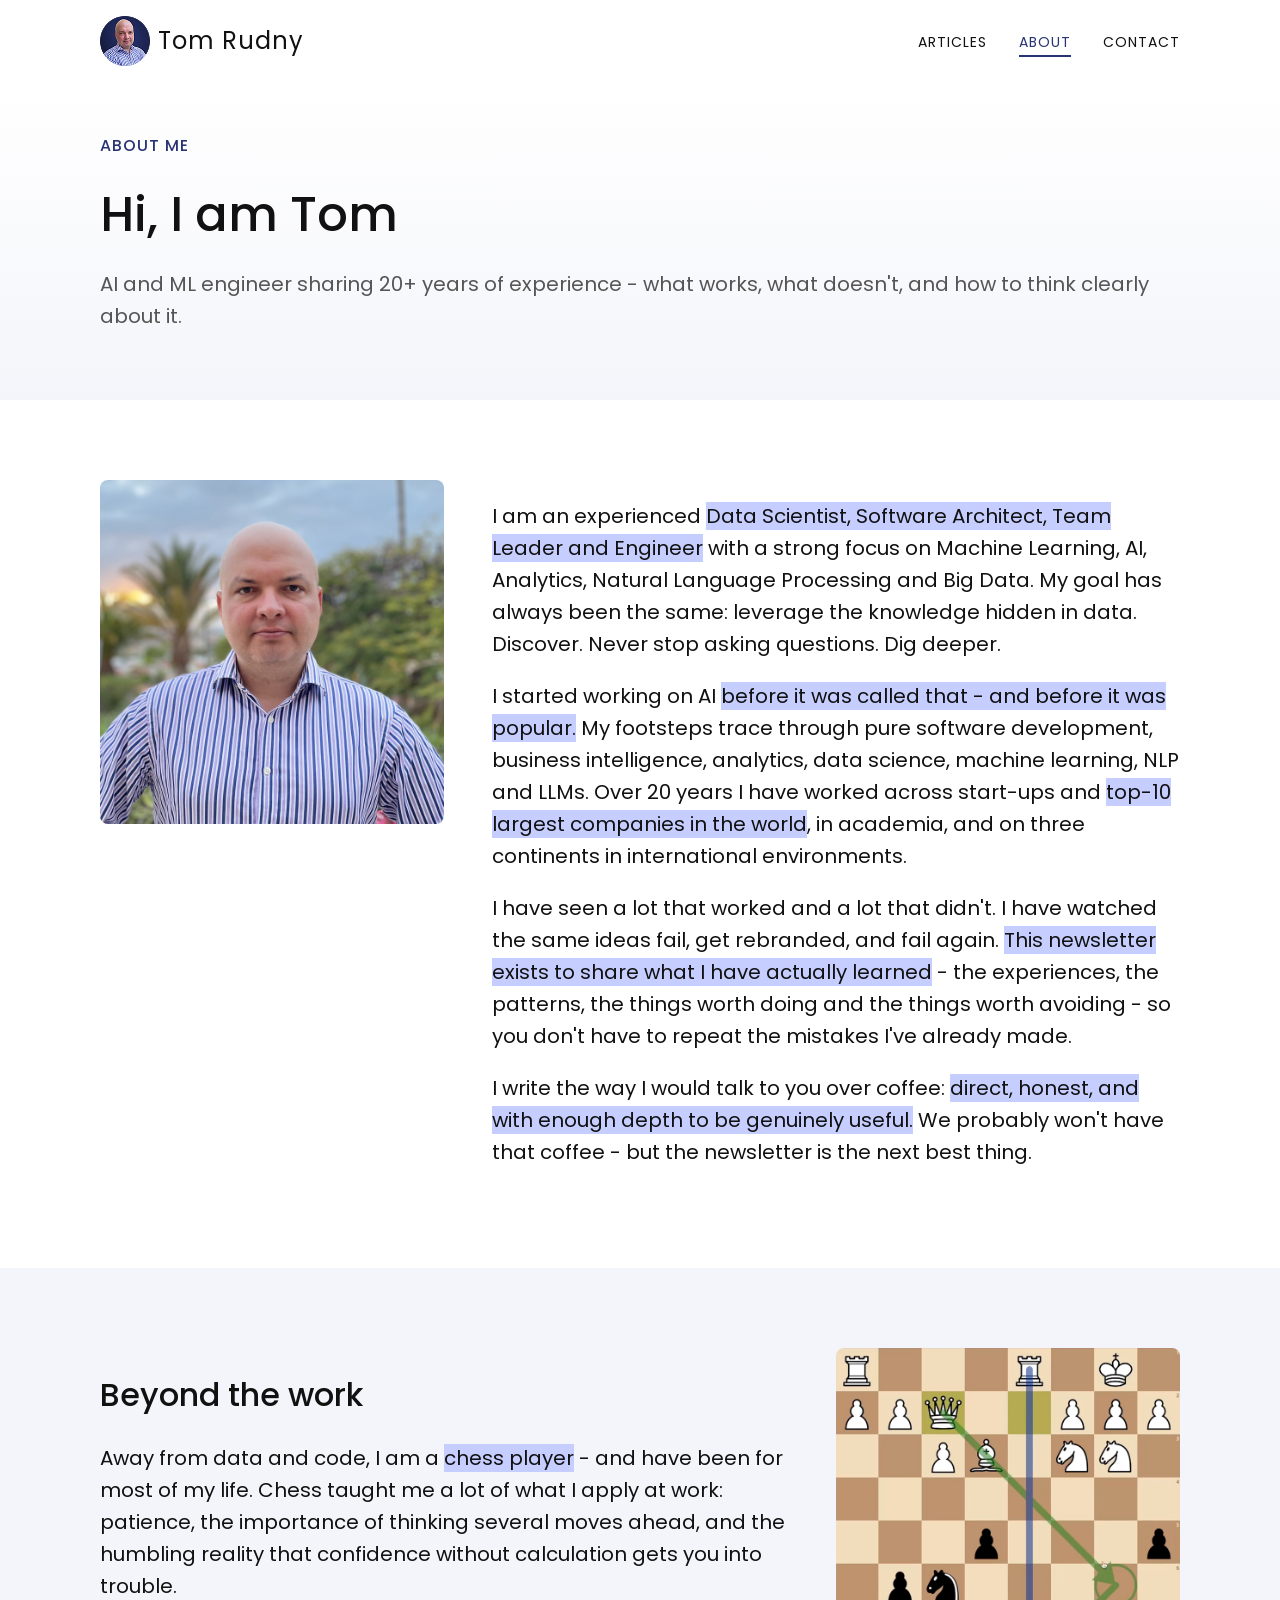
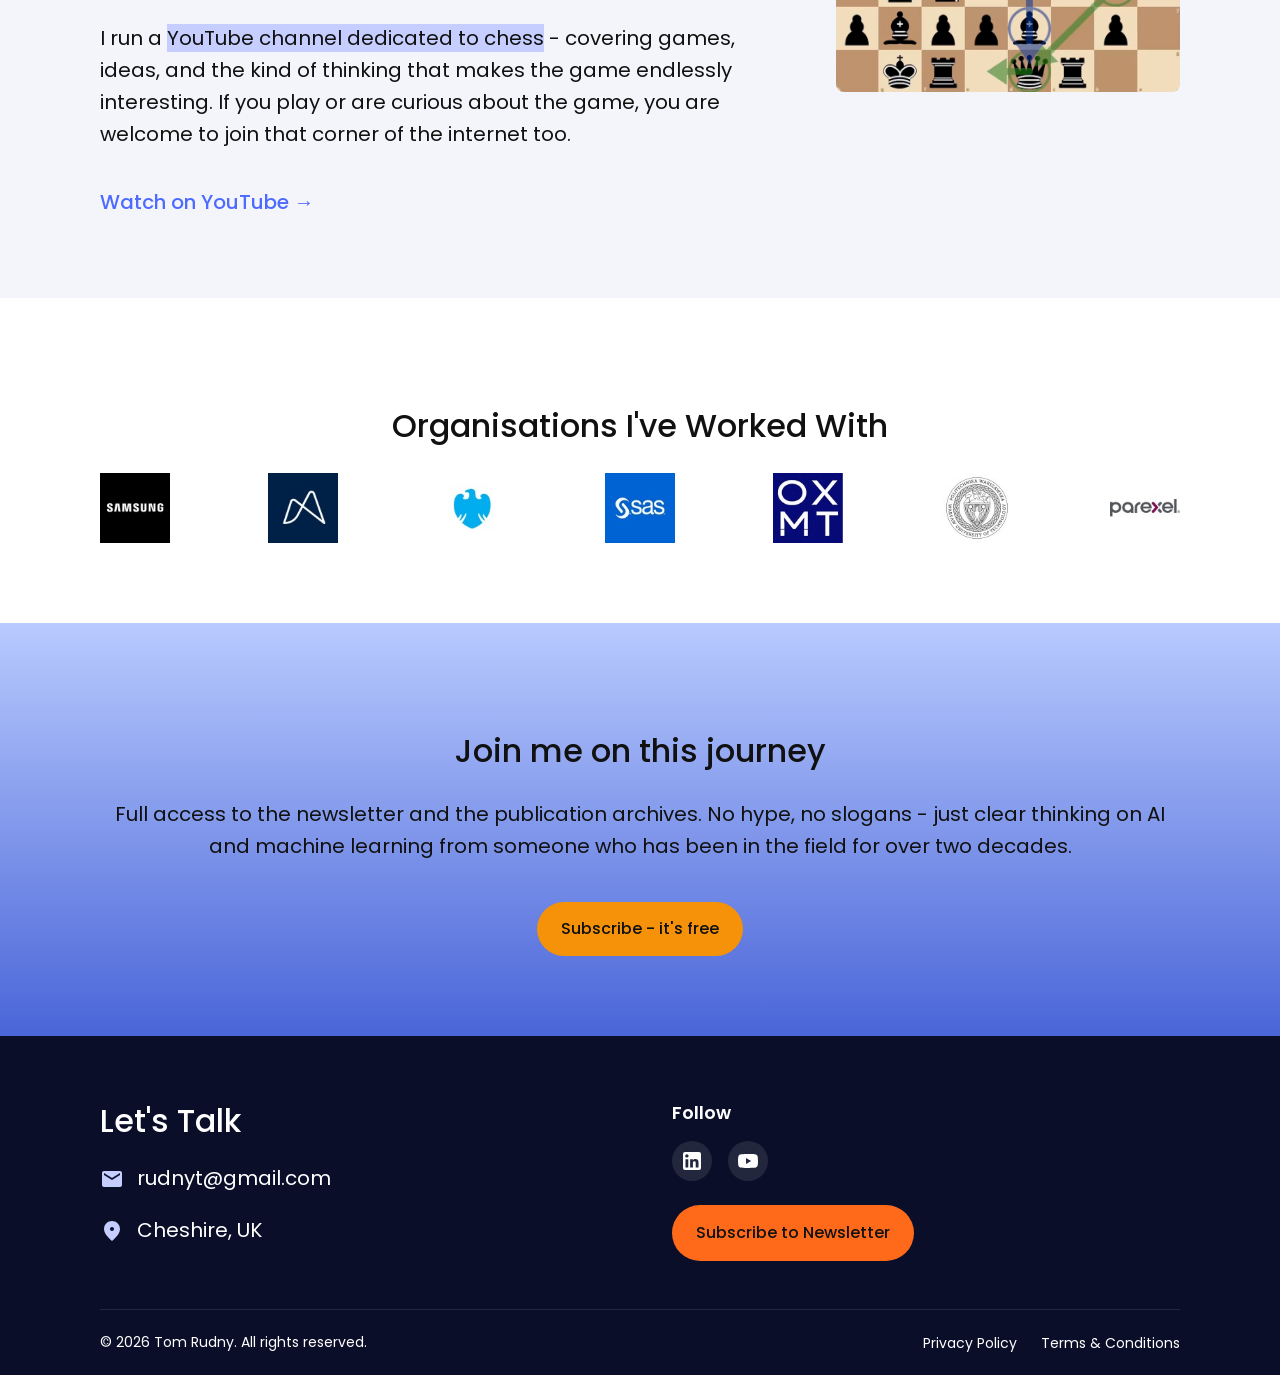
==== about.html @ 51d3e158 "proper website" ====
<!DOCTYPE html>
<html lang="en">
<head>
  <meta charset="UTF-8" />
  <meta name="viewport" content="width=device-width, initial-scale=1.0" />
  <title>About - Tom</title>
  <link rel="stylesheet" href="styles.css" />
  <link rel="icon" type="image/png" href="img/krlogo.svg">
  <link href="https://fonts.googleapis.com/css2?family=Playfair+Display:wght@600;700&family=Poppins:wght@400;500;600;700&display=swap" rel="stylesheet" />
</head>

<body data-active-page="about">
  
  <!-- Navigation Placeholder -->
  <div id="nav-placeholder"></div>

  <main>
    <!-- Hero Section -->
    <section class="section hero bg-light-gradient">
      <div class="container">
        <p class="case-tag">ABOUT ME</p>
        <h1 class="hero-title">Hi, I am Tom</h1>
        <p class="hero-sub">AI and ML engineer sharing 20+ years of experience - what works, what doesn't, and how to think clearly about it.</p>
      </div>
    </section>

    <!-- About Content -->
    <section class="section">
      <div class="container brand-story">
        <div class="two-col wide">
          <div class="col col-narrow">
            <img src="img/tir.jpg" alt="Tom" />
          </div>
          <div class="col col-wide">
            <p>I am an experienced <span class="b">Data Scientist, Software Architect, Team Leader and Engineer</span> with a strong focus on Machine Learning, AI, Analytics, Natural Language Processing and Big Data. My goal has always been the same: leverage the knowledge hidden in data. Discover. Never stop asking questions. Dig deeper.</p>
            <p>I started working on AI <span class="b">before it was called that - and before it was popular.</span> My footsteps trace through pure software development, business intelligence, analytics, data science, machine learning, NLP and LLMs. Over 20 years I have worked across start-ups and <span class="b">top-10 largest companies in the world</span>, in academia, and on three continents in international environments.</p>
            <p>I have seen a lot that worked and a lot that didn't. I have watched the same ideas fail, get rebranded, and fail again. <span class="b">This newsletter exists to share what I have actually learned</span> - the experiences, the patterns, the things worth doing and the things worth avoiding - so you don't have to repeat the mistakes I've already made.</p>
            <p>I write the way I would talk to you over coffee: <span class="b">direct, honest, and with enough depth to be genuinely useful.</span> We probably won't have that coffee - but the newsletter is the next best thing.</p>
          </div>
        </div>
      </div>
    </section>

    <!-- Beyond the Work -->
    <section class="section bg-light">
      <div class="container brand-story">
        <div class="two-col wide">
          <div class="col col-wide">
            <h2>Beyond the work</h2>
            <p>Away from data and code, I am a <span class="b">chess player</span> - and have been for most of my life. Chess taught me a lot of what I apply at work: patience, the importance of thinking several moves ahead, and the humbling reality that confidence without calculation gets you into trouble.</p>
            <p>I run a <span class="b">YouTube channel dedicated to chess</span> - covering games, ideas, and the kind of thinking that makes the game endlessly interesting. If you play or are curious about the game, you are welcome to join that corner of the internet too.</p>
            <a href="https://www.youtube.com/@tom-rudny-chess" class="text-link" target="_blank" rel="noopener noreferrer">Watch on YouTube →</a>
          </div>
          <div class="col col-narrow">
            <img src="img/chess.jpg" alt="Tom" />
          </div>
        </div>
      </div>
    </section>

    <!-- Client Logos -->
    <section class="section">
      <div class="container centre">
        <h2>Organisations I've Worked With</h2>
      </div>
      <div class="container logo-row">
        <img src="img/samsung_electronics_logo.jpeg" alt="samsung_electronics_logo" />
        <img src="img/mind_foundry_logo.jpeg" alt="mind_foundry_logo.jpeg" />
        <img src="img/barclays_corporate_and_investment_bank_logo.jpeg" alt="barclays_corporate_and_investment_bank_logo" />
        <img src="img/sas_logo.jpeg" alt="sas_logo" />
        <img src="img/ox_mountain_logo.jpeg" alt="ox_mountain_logo" />
        <img src="img/warsaw_university_of_technology_logo.jpeg" alt="warsaw_university_of_technology_logo" />
        <img src="img/parexel_logo.jpeg" alt="parexel_logo" />
      </div>
    </section>

    <!-- CTA -->
    <section class="section bg-vivid-gradient">
      <div class="container centre">
        <h2>Join me on this journey</h2>
        <p>Full access to the newsletter and the publication archives. No hype, no slogans - just clear thinking on AI and machine learning from someone who has been in the field for over two decades.</p>
        <a href="https://tomrudny.substack.com/subscribe" class="cta-primary" target="_blank" rel="noopener noreferrer">Subscribe - it's free</a>
      </div>
    </section>

  </main>

  <!-- Footer Placeholder -->
  <div id="footer-placeholder"></div>

  <!-- Load shared components script -->
  <script src="shared-components.js"></script>

  <script> 
    function toggleMenu() {
      document.querySelector("nav ul").classList.toggle("active");
    }
  </script>

</body>
</html>
---- styles.css ----
/* ============================================
   CSS VARIABLES
   ============================================ */

:root {
  /* Brand Colors */
  --color-brand-primary: #293474;
  --color-brand-primary-hover: #3D52B8;
  --color-brand-focus: #4D6BFF;
  --color-brand-light: #C5CEFF;

  /* Text & Neutrals */
  --color-text-primary: #111111;
  --color-text-secondary: #555555;
  --color-bg-primary: #FFFFFF;
  --color-bg-alt: #F4F5FA;
  --color-border: #DDE1F0;

  /* Interactive States */
  --color-link: #4D6BFF;
  --color-link-hover: #293474;

  /* Typography - Font Families */
  --font-sans: 'Poppins', sans-serif;

  /* Typography - Font Sizes (Desktop) */
  --fs-h1: 48px;
  --fs-h2: 32px;
  --fs-h3: 24px;
  --fs-body: 20px;
  --fs-medium: 16px;
  --fs-small: 14px;
  --fs-cta: 16px;

  /* Typography - Font Sizes (Mobile) */
  --fs-h1-mobile: 32px;
  --fs-h2-mobile: 24px;
  --fs-h3-mobile: 20px;
  --fs-body-mobile: 15px;
  --fs-small-mobile: 13px;
  --fs-cta-mobile: 15px;
}

/* ============================================
   BASE STYLES
   ============================================ */

body {
  font-family: var(--font-sans);
  font-size: var(--fs-body);
  line-height: 160%;
  font-weight: 400;
  color: var(--color-text-primary);
  background: var(--color-bg-primary);
  margin: 0;
}

html {
  scroll-behavior: smooth;
}

a {
  text-decoration: none;
  color: inherit;
}

/* ============================================
   TYPOGRAPHY
   ============================================ */

h1, .h1 {
  font-family: var(--font-sans);
  font-size: var(--fs-h1);
  line-height: 120%;
  letter-spacing: -0.5%;
  font-weight: 500;
  margin-block-start: 0.5em;
  margin-block-end: 0.5em;
}

h2, .h2 {
  font-family: var(--font-sans);
  font-size: var(--fs-h2);
  line-height: 130%;
  font-weight: 500;
}

h3, .h3 {
  font-family: var(--font-sans);
  font-size: var(--fs-h3);
  line-height: 140%;
  font-weight: 400;
}

h4 {
  font-family: var(--font-sans);
  font-weight: 500;
}

.case-tag {
  text-transform: uppercase;
  font-size: var(--fs-medium);
  font-weight: 500;
  color: var(--color-brand-primary);
  letter-spacing: 1px;
  margin: 0;
}

#homepage .hero{
  padding: 0;
  background: #293474;
  color: var(--color-bg-primary);
}

#homepage .hero .case-tag {
  color: var(--color-bg-primary);
}

#homepage .hero section {
  padding: 48px 0 56px;
}

#homepage nav ul li{
  color: var(--color-bg-primary);
}

.hero-title {
  font-size: 3rem;
}

.hero-sub {
  font-size: 1.25rem;
  color: var(--color-text-secondary);
}

.small {
  font-family: var(--font-sans);
  font-size: var(--fs-small);
  line-height: 150%;
  font-weight: 400;
}

.quote {
  font-size: 20px;
  line-height: 140%;
  font-style: italic;
  font-weight: 400;
  padding-left: 10px;
  border-left: 2px solid #4D6BFF;
}

.quote span {
  font-size: var(--fs-small);
  font-weight: 600;
  font-style: normal;
}

.txt-secondary {
  color: var(--color-text-secondary);
}

.text-highlight{
  color: var(--color-brand-primary);
}

.b {
  background-color: var(--color-brand-light);
}

/* ============================================
   NAVIGATION
   ============================================ */

nav {
  display: flex;
  justify-content: space-between;
  align-items: center;
}

nav .logo {
  padding: 16px 0;
  font-weight: 400;
  font-size: var(--fs-h3);
  display: flex;
  flex-direction: row;
  align-items: center;
  gap: 8px;
  margin: 0;
  text-transform: none;
}

nav ul {
  list-style: none;
  display: flex;
  align-items: center;
  gap: 32px;
  margin: 0;
}

nav ul li {
  position: relative;
  min-width: 45px;
  text-align: center;
  color: var(--color-text-primary);
}

nav a {
  font-size: 14px;
  text-transform: uppercase;
  letter-spacing: 1px;
}

nav a.active-page {
  color: var(--color-brand-primary);
  position: relative;
}

nav a.active-page::after {
  content: '';
  position: absolute;
  bottom: -5px;
  left: 0;
  right: 0;
  height: 2px;
  background: var(--color-brand-primary);
}

.burger-menu {
  display: none;
  cursor: pointer;
  flex-direction: column;
}

.burger-menu div {
  width: 30px;
  height: 3px;
  background-color: var(--color-brand-primary);
  margin: 3px;
}

nav {
  position: relative;
  z-index: 10;
}

.burger-menu {
  position: relative;
  z-index: 11;
}

@media (max-width: 1024px) {
  nav ul {
    z-index: 12;
  }
}


/* ============================================
   LAYOUT & CONTAINERS
   ============================================ */

.container {
  width: 90%;
  max-width: 1080px;
  margin: 0 auto;
}

.narrow {
  max-width: 700px;
  margin: 0 auto;
}

.section {
  padding: 80px 0;
}

.container-1col {
  display: block;
  grid-template-columns: 1fr;
}

.container-2col {
  display: grid;
  grid-template-columns: 1fr 1fr;
  gap: 48px;
  align-items: flex-start;
}

.container-3col {
  display: grid;
  grid-template-columns: repeat(3, 1fr);
  gap: 32px;
}

.two-col {
  display: flex;
  flex-wrap: wrap;
  gap: 48px;
}

.col {
  flex: 1 1 45%;
}

.col-wide {
  flex: 2 1 60%;
}

.col-narrow {
  flex: 1 1 30%;
}

.col img {
  width: 100%;
  height: auto;
  border-radius: 8px;
}

.subsection {
  margin: 48px 0 0;
}

/* ============================================
   HERO SECTION
   ============================================ */

.hero {
  position: relative;
  overflow: hidden;
  isolation: isolate;
  background: linear-gradient(-40deg, #984dff -10%, #4D6BFF 15%, #C5CEFF 45%, #FFFFFF 70%, #4D6BFF 100%);
  padding: 48px 0;
}

.hero header,
.hero main {
  position: relative;
  z-index: 2;
}

.hero header {
  z-index: 5;
}

.hero-img img {
  width: 100%;
  height: auto;
  margin-top: 32px;
}

/* Hero with Newsletter Layout */
.hero-with-newsletter {
  display: grid;
  grid-template-columns: 1fr 380px;
  gap: 64px;
  align-items: start;
}

.hero-content {
  padding-top: 16px;
}

.newsletter-box {
  background: white;
  padding: 32px;
  border-radius: 16px;
  box-shadow: 0 4px 20px rgba(0, 0, 0, 0.08);
}

.newsletter-box h3 {
  font-size: 22px;
  margin: 0 0 8px 0;
  font-weight: 600;
}

.newsletter-box p {
  font-size: 15px;
  color: var(--color-text-secondary);
  margin: 0 0 24px 0;
  line-height: 1.5;
}

/* Hero Newsletter Form */
.hero-newsletter-form {
  margin-top: 32px;
  max-width: 500px;
}

.newsletter-input-group {
  display: flex;
  gap: 8px;
  margin-bottom: 12px;
}

.newsletter-input-group input[type="email"] {
  flex: 1;
  padding: 14px 20px;
  border: 2px solid var(--color-border);
  border-radius: 30px;
  font-size: 16px;
  font-family: var(--font-sans);
  transition: border-color 0.2s ease;
}

.newsletter-input-group input[type="email"]:focus {
  outline: none;
  border-color: var(--color-brand-primary);
}

.newsletter-input-group .subscribe-btn {
  padding: 14px 32px;
  background: var(--color-text-primary);
  color: var(--color-brand-light);
  border: none;
  border-radius: 30px;
  font-size: 16px;
  font-weight: 500;
  font-family: var(--font-sans);
  cursor: pointer;
  transition: all 0.2s ease;
  white-space: nowrap;
}

.newsletter-input-group .subscribe-btn:hover {
  background: var(--color-brand-primary-hover);
  color: var(--color-text-primary);
}

.newsletter-disclaimer {
  font-size: 13px;
  color: var(--color-text-secondary);
  line-height: 1.5;
  margin: 0;
}

.newsletter-disclaimer a {
  color: var(--color-link);
  text-decoration: underline;
}

/* Hero Newsletter Embed */
.hero-newsletter-embed {
  margin-top: 32px;
  max-width: 500px;
}

.hero-newsletter-embed iframe {
  width: 100%;
  min-height: 150px;
}

/* ============================================
   CONTACT FORM
   ============================================ */

/* Form group and labels */
.form-group {
  margin-bottom: 8px;
}

.form-group label {
  display: block;
  font-weight: 500;
  margin-bottom: 8px;
  color: var(--color-text-primary);
}

.required {
  color: var(--color-brand-primary);
}

/* Form inputs and textarea */
.form-group input[type="text"],
.form-group input[type="email"],
.form-group textarea {
  width: 100%;
  padding: 12px 16px;
  border: 2px solid var(--color-border);
  border-radius: 8px;
  font-size: 16px;
  font-family: var(--font-sans);
  transition: border-color 0.2s ease;
  box-sizing: border-box;
  background: var(--color-bg-alt);
}

/* Focus states */
.form-group input[type="text"]:focus,
.form-group input[type="email"]:focus,
.form-group textarea:focus {
  outline: none;
  border-color: var(--color-brand-primary);
}

/* Error states - consolidated (removed duplicate) */
.form-group input.error,
.form-group textarea.error,
input.error,
textarea.error {
  border-color: #D32F2F !important;
}

/* Error messages - consolidated (removed duplicate) */
.error-message {
  display: block;
  color: #D32F2F;
  font-size: 14px;
  margin-top: 4px;
  min-height: 20px;
}

/* Form status messages */
.form-status {
  padding: 1rem;
  margin-top: 1rem;
  margin-bottom: 1rem;
  border-radius: 8px;
  display: none;
  font-size: 16px;
}

.form-status.success {
  background-color: #d4edda;
  border: 1px solid #c3e6cb;
  color: #155724;
  display: block;
}

.form-status.error {
  background-color: #f8d7da;
  border: 1px solid #f5c6cb;
  color: #721c24;
  display: block;
}

.form-status.loading {
  background-color: #d1ecf1;
  border: 1px solid #bee5eb;
  color: #0c5460;
  display: block;
}

/* Submit button */
#submitBtn {
  margin-top: 8px;
  cursor: pointer;
  border: none;
}

button:disabled,
.cta-primary:disabled {
  opacity: 0.6;
  cursor: not-allowed;
}

/* Contact info section */
.contact-info-section {
  padding-top: 48px;
  border-top: 1px solid var(--color-border);
}

.contact-info-section h3 {
  font-size: 20px;
  font-weight: 600;
  margin-bottom: 16px;
}

.contact-info-section p {
  margin-bottom: 16px;
}

.contact-info-section a {
  color: var(--color-link);
}

.contact-info-section a:hover {
  color: var(--color-link-hover);
}

/* Policies section */
.policies-section {
  padding-top: 32px;
  border-top: 1px solid var(--color-border);
}

/* Hero Animated Background Blobs */


/* ============================================
   BACKGROUNDS
   ============================================ */

.bg-light {
  background: var(--color-bg-alt);
}

.bg-light-gradient {
  background: linear-gradient(180deg, #FFFFFF 0%, #F4F5FA 100%);
}

.bg-vivid-gradient {
  background: linear-gradient(0deg, #4A65D8 0%, #B8CAFE 100%);
}

/* ============================================
   BUTTONS & LINKS
   ============================================ */

.cta-primary {
  font-size: var(--fs-cta);
  font-weight: 500;
  letter-spacing: 1%;
  line-height: 140%;
  background: #F5920A;
  color: var(--color-text-primary);
  padding: 16px 24px;
  border-radius: 30px;
  transition: 0.2s ease;
  margin: 40px 0 0;
  display: block;
  width: fit-content;
}

.cta-primary:hover {
  background: var(--color-brand-light);
  color: var(--color-text-primary);
  transform: translateY(-2px);
}

.text-link {
  display: inline-block;
  margin-top: 16px;
  color: var(--color-link);
  font-weight: 500;
  text-decoration: none;
}

.text-link:hover {
  color: var(--color-link-hover);
}

/* ============================================
   LOGOS
   ============================================ */

.logos {
  padding: 32px 0;
}

.logo-row {
  display: flex;
  justify-content: space-between;
  align-items: center;
  flex-wrap: wrap;
  gap: 32px;
}

.logo-row img {
  max-height: 70px;
  max-width: 70px;
}

/* ============================================
   CASE STUDIES
   ============================================ */

.case-studies {
  display: flex;
  flex-direction: column;
  gap: 128px;
}

.case-card {
  border-radius: 20px;
  max-width: 1200px;
  margin: 0 auto;
  display: grid;
  grid-template-columns: 1fr 1.2fr;
  gap: 40px;
  align-items: start;
}

.case-card.reverse {
  grid-template-columns: 1.2fr 1fr;
}

.case-illustration {
  position: relative;
  border-radius: 16px;
  overflow: hidden;
  box-shadow: 0 10px 40px rgba(0, 0, 0, 0.1);
}

.case-illustration img {
  max-width: 100%;
  height: auto;
}

.case-illustration video {
  width: 100%;
  height: auto;
  display: block;
  border-radius: 16px;
}

.case-content {
  display: block;
}

/* ============================================
   LISTS
   ============================================ */

.bullets {
  list-style: none;
  padding: 0;
}

.bullets li {
  position: relative;
  padding-left: 24px;
  margin-bottom: 8px;
}

.bullets li::before {
  content: "▶";
  position: absolute;
  left: 0;
  color: var(--color-brand-focus);
  font-size: 0.75rem;
  top: 0.2rem;
}

/* ============================================
   IMAGES
   ============================================ */

.section img {
  width: 100%;
  height: auto;
}

/* ============================================
   BLOG ARTICLE LAYOUT
   ============================================ */

.article-layout {
  display: grid;
  grid-template-columns: 1fr 320px;
  gap: 64px;
  align-items: start;
}

.article-main {
  max-width: 700px;
}

.article-summary {
  margin: 32px 0;
}

.article-summary p {
  margin: 0;
}

.article-hero-img {
  width: 100%;
  height: auto;
  border-radius: 16px;
  margin: 32px 0 0;
}

.img-caption{
  font-size: var(--fs-small); 
  color: var(--color-text-secondary);
  margin-top: 0;
}

.article-main h2 {
  margin-top: 40px;
  margin-bottom: 16px;
}

.article-main p {
  margin-bottom: 24px;
}

/* Sidebar Styles */
.article-sidebar {
  position: sticky;
  top: 32px;
}

.sidebar-section {
  margin-bottom: 40px;
  background: var(--color-bg-alt);
  padding: 16px;
}

.sidebar-section h3 {
  font-size: 18px;
  font-weight: 600;
  margin-bottom: 16px;
  color: var(--color-text-primary);
}

.toc-list,
.related-list,
.video-details {
  list-style: none;
  padding: 0;
  margin: 0;
}

.toc-list li,
.related-list li,
.video-details li {
  margin-bottom: 12px;
}

.toc-list a,
.related-list a {
  color: var(--color-link);
  text-decoration: none;
  font-size: 15px;
  line-height: 1.5;
  transition: color 0.2s ease;
}

.toc-list a:hover,
.related-list a:hover {
  color: var(--color-link-hover);
  text-decoration: underline;
}

.video-details li {
  font-size: 15px;
  line-height: 1.5;
}

.newsletter-subscription{
  margin-bottom: 40px;
}

/* Service Sections */
.service-section {
  margin-bottom: 48px;
  padding-bottom: 48px;
  border-bottom: 1px solid var(--color-border);
}

.service-section:last-child {
  border-bottom: none;
  margin-bottom: 0;
  padding-bottom: 0;
}

.service-section h2 {
  margin-top: 0;
}

.service-section h3 {
  font-size: 18px;
  font-weight: 600;
  margin-top: 24px;
  margin-bottom: 12px;
  color: var(--color-text-primary);
}

.service-section h3:first-of-type {
  margin-top: 16px;
}

.service-meta {
  font-size: 15px;
  color: var(--color-text-secondary);
  margin-top: 24px;
  padding-top: 16px;
  border-top: 1px solid var(--color-border);
}

.services-list a {
  display: flex;
  align-items: center;
  gap: 8px;
}

/*.services-hero-img {
  width: 100%;
  height: auto;
  border-radius: 16px;
  margin: 16px 0;
}*/

/* ============================================
   CONTENT GRID (Articles & Videos Listing)
   ============================================ */

.content-grid {
  display: grid;
  grid-template-columns: repeat(3, 1fr);
  gap: 48px;
}

@media (max-width: 1024px) {
  .content-grid {
    grid-template-columns: repeat(2, 1fr);
    gap: 32px;
  }
}

.content-card {
  background: var(--color-bg-primary);
  border-radius: 12px;
  overflow: hidden;
  transition: transform 0.2s ease, box-shadow 0.2s ease;
  box-shadow: 0 2px 8px rgba(0, 0, 0, 0.05);
}

.content-card:hover {
  transform: translateY(-4px);
  box-shadow: 0 8px 24px rgba(41, 52, 116, 0.15);
}

.content-card a {
  text-decoration: none;
  color: inherit;
  display: block;
}

.content-card img {
  width: 100%;
  height: auto;
  object-fit: cover;
}

.content-card-body {
  padding: 24px;
}

.content-card-body .case-tag {
  font-size: 13px;
  margin-bottom: 8px;
}

.content-card-body h2 {
  font-size: 20px;
  line-height: 1.3;
  margin: 8px 0 16px;
}

.content-card-body p {
  font-size: 15px;
  line-height: 1.5;
  color: var(--color-text-secondary);
  margin-bottom: 16px;
}

.content-card-body .text-link {
  margin-top: 0;
  font-size: 15px;
}

/* ============================================
   VIDEO SPECIFIC STYLES
   ============================================ */

.video-thumbnail {
  position: relative;
  width: 100%;
  height: 200px;
  overflow: hidden;
}

.video-thumbnail img {
  width: 100%;
  height: 100%;
  object-fit: cover;
}

.play-button {
  position: absolute;
  top: 50%;
  left: 50%;
  transform: translate(-50%, -50%);
  width: 60px;
  height: 60px;
  background: rgba(255, 255, 255, 0.95);
  border-radius: 50%;
  display: flex;
  align-items: center;
  justify-content: center;
  font-size: 20px;
  color: var(--color-text-primary);
  transition: background 0.2s ease;
}

.content-card:hover .play-button {
  background: var(--color-brand-light);
}

.video-player {
  width: 100%;
  margin: 32px 0;
  border-radius: 16px;
  overflow: hidden;
  box-shadow: 0 10px 40px rgba(0, 0, 0, 0.1);
}

.video-player video {
  width: 100%;
  height: auto;
  display: block;
}

/* ============================================
   FOOTER
   ============================================ */

footer {
  padding: 64px 0 8px;
  background-color: #0A0E28;
  color: white;
}

.footer-content {
  display: grid;
  grid-template-columns: 1fr 1fr;
  gap: 64px;
  margin-bottom: 48px;
}

.footer-main h2 {
  margin-top: 0;
  margin-bottom: 16px;
}

.footer-main p {
  margin-bottom: 8px;
}

.icon-before-text {
  padding-right: 8px;
  vertical-align: middle;
}

.footer-social h3 {
  font-size: 18px;
  margin: 0 0 16px 0;
  font-weight: 600;
}

.social-icons {
  display: flex;
  gap: 16px;
  margin-bottom: 24px;
}

.social-icons a {
  width: 40px;
  height: 40px;
  display: flex;
  align-items: center;
  justify-content: center;
  background: rgba(255, 255, 255, 0.1);
  border-radius: 50%;
  color: white;
  transition: all 0.2s ease;
}

.social-icons a:hover {
  background: var(--color-brand-light);
  color: var(--color-text-primary);
  transform: translateY(-2px);
}

.footer-subscribe-btn {
  display: inline-block;
  padding: 12px 24px;
  background: #FF6A1A;
  color: var(--color-text-primary);
  border-radius: 48px;
  font-weight: 500;
  font-size: 16px;
  transition: all 0.2s ease;
}

.footer-subscribe-btn:hover {
  background: white;
  transform: translateY(-2px);
}

.footer-bottom {
  display: flex;
  justify-content: space-between;
  align-items: center;
  padding-top: 8px;
  border-top: 1px solid rgba(255, 255, 255, 0.1);
}

.footer-bottom .small-text {
  margin: 0;
}

.footer-links {
  display: flex;
  gap: 24px;
}

.footer-link {
  color: white;
  text-decoration: none;
  font-size: 14px;
  transition: color 0.2s ease;
}

.footer-link:hover {
  color: var(--color-brand-light);
}

.centre {
  text-align: center;
}

.centre .cta-primary {
  margin: 40px auto 0;
}

/* ============================================
   RESPONSIVE - TABLET
   ============================================ */

@media (max-width: 1024px) {
  .container-2col,
  .container-3col {
    grid-template-columns: 1fr;
  }

  /* Article Layout - Sidebar on top for tablet */
  .article-layout {
    grid-template-columns: 1fr;
    gap: 32px;
  }

/*  .article-sidebar {
    position: static;
  }*/

  /* Show mobile navigation on tablet */
  nav img {
    width: 60px;
  }

  nav ul {
    display: none;
    flex-direction: column;
    align-items: flex-start;
    position: absolute;
    top: 75px;
    right: 20px;
    background-color: white;
    box-shadow: 0 4px 6px rgba(0, 0, 0, 0.1);
    padding: 16px;
    gap: 16px;
  }

  .burger-menu {
    display: flex;
  }

  ul.active {
    display: flex;
  }
}

/* ============================================
   RESPONSIVE - MOBILE
   ============================================ */

@media (max-width: 768px) {
  /* Typography */
  h1, .h1 { font-size: var(--fs-h1-mobile); }
  h2, .h2 { font-size: var(--fs-h2-mobile); }
  h3, .h3 { font-size: var(--fs-h3-mobile); }
  body { font-size: var(--fs-body-mobile); }
  .small { font-size: var(--fs-small-mobile); }
  .quote { font-size: 18px; }
  .cta-primary { font-size: var(--fs-cta-mobile); }

  /* Navigation */
  nav img {
    width: 60px;
  }

  nav ul {
    display: none;
    flex-direction: column;
    align-items: flex-start;
    position: absolute;
    top: 75px;
    right: 20px;
    background-color: white;
    box-shadow: 0 4px 6px rgba(0, 0, 0, 0.1);
    padding: 16px;
    gap: 16px;
  }

  .burger-menu {
    display: flex;
  }

  ul.active {
    display: flex;
  }

  /* Layout */
  .two-col {
    flex-direction: column;
  }

  .section {
    padding: 3rem 0;
  }

  /* Hero */
  .hero-title {
    font-size: 2.25rem;
  }

  /* Hero with Newsletter - Stack on mobile */
  .hero-with-newsletter {
    grid-template-columns: 1fr;
    gap: 2rem;
  }

  .newsletter-box {
    order: 2;
  }

  .hero-content {
    order: 1;
  }

  /* Case Studies */
  .case-studies {
    gap: 4rem;
  }

  .case-card,
  .case-card.reverse {
    grid-template-columns: 1fr;
    gap: 40px;
  }

  .case-illustration {
    order: -1;
  }

  /* Footer */
  .footer-content {
    grid-template-columns: 1fr;
    gap: 32px;
    margin-bottom: 32px;
  }

  .footer-bottom {
    flex-direction: column;
    gap: 16px;
    align-items: flex-start;
  }

  .footer-links {
    flex-direction: column;
    gap: 8px;
  }

  /* Article Layout - Sidebar moves below content */
  .article-layout {
    grid-template-columns: 1fr;
    gap: 2rem;
  }

/*  .article-sidebar {
    position: static;
  }*/

  /* Content Grid - Single column on mobile */
  .content-grid {
    grid-template-columns: 1fr;
    gap: 2rem;
  }
}

@media (max-width: 480px) {
  h1 {
    margin-block-start: 16px;
    margin-block-end: 16px;
  }

  header {
    margin: 16px 0 0;
  }

  .cta-primary {
    width: auto;
    text-align: center;
  }
}
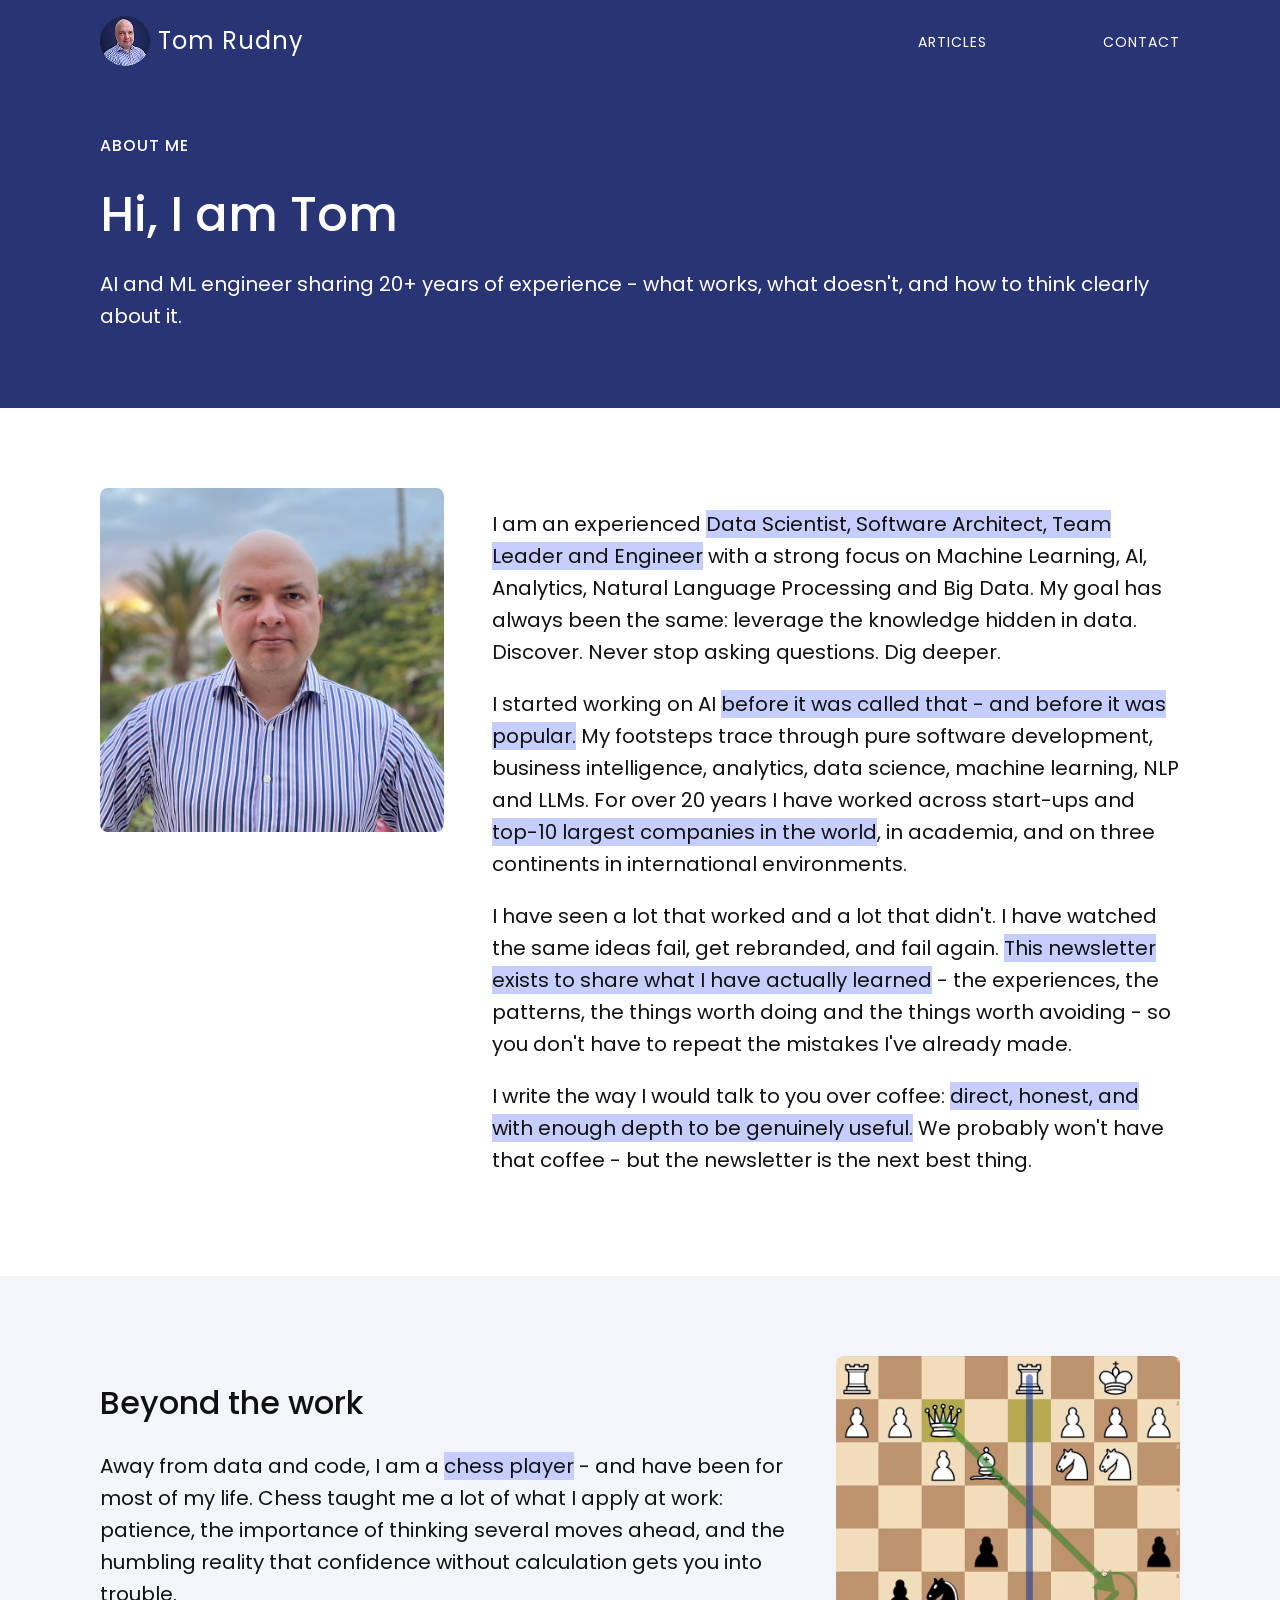
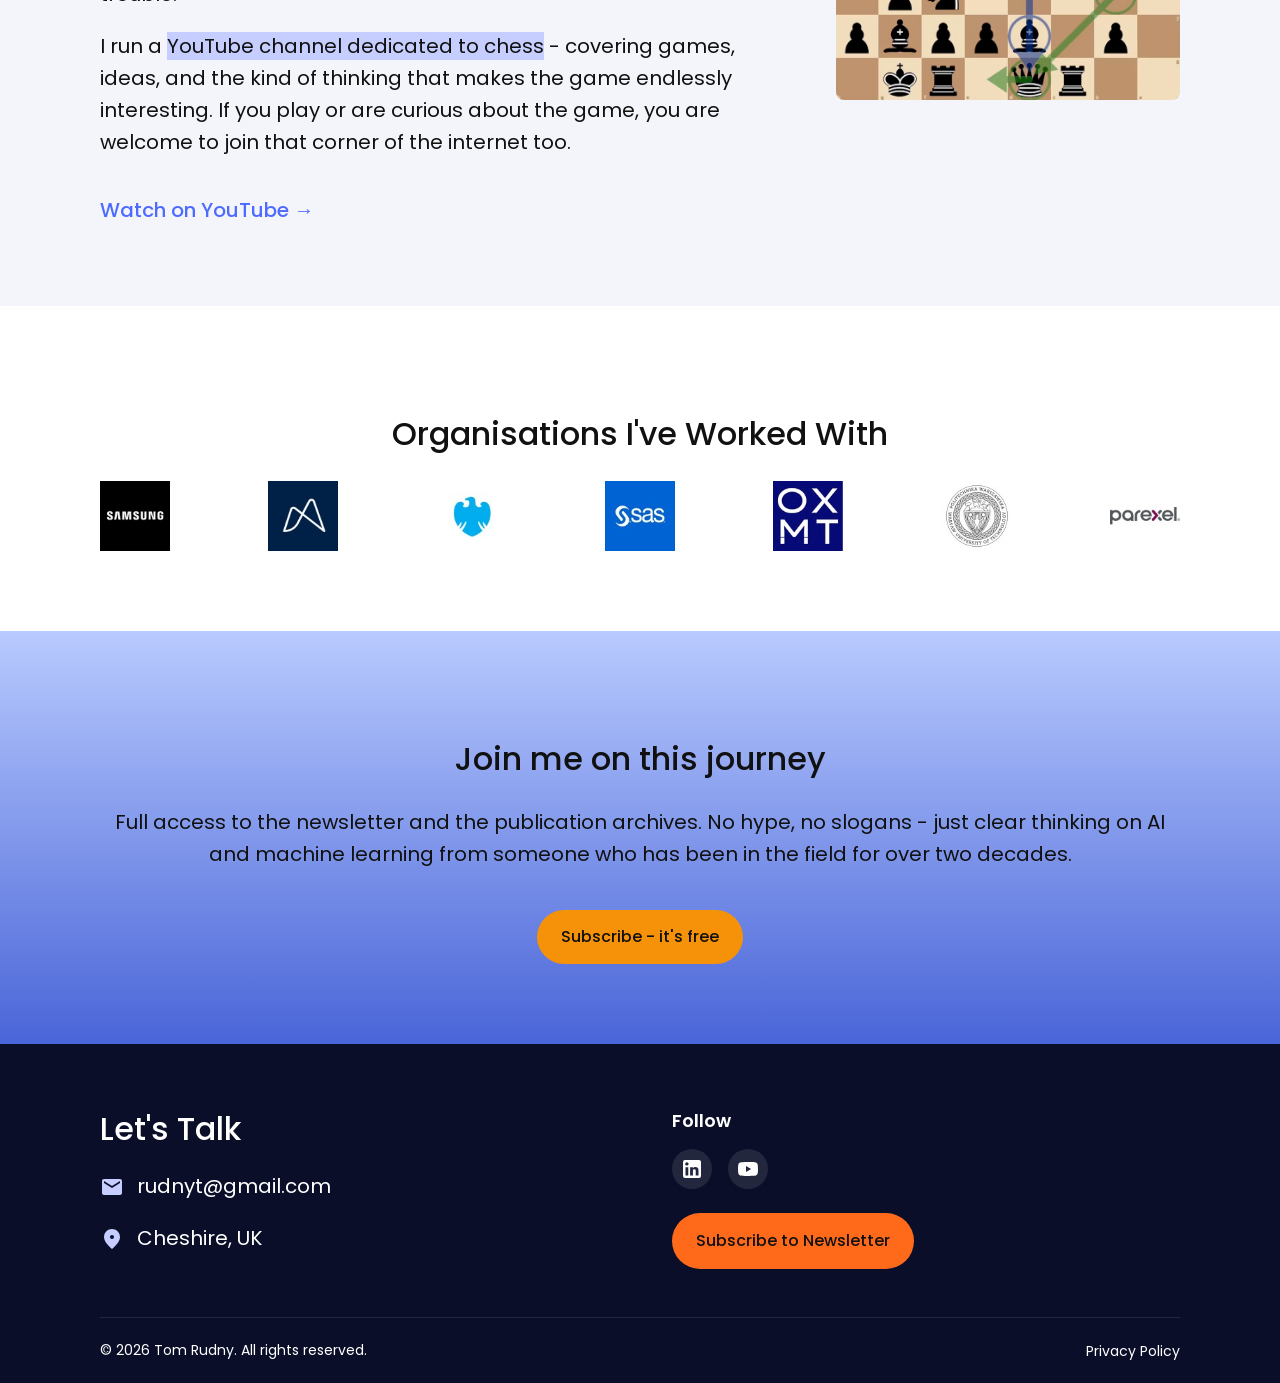
==== commit f4508798: "fixing mobile nav" ====
--- a/about.html
+++ b/about.html
@@ -9,21 +9,25 @@
   <link href="https://fonts.googleapis.com/css2?family=Playfair+Display:wght@600;700&family=Poppins:wght@400;500;600;700&display=swap" rel="stylesheet" />
 </head>
 
-<body data-active-page="about">
-  
-  <!-- Navigation Placeholder -->
-  <div id="nav-placeholder"></div>
+<body id="aboutpage" data-active-page="about">
+  <div class="hero">
+
+    <!-- Navigation Placeholder -->
+    <div id="nav-placeholder"></div>
 
   <main>
     <!-- Hero Section -->
-    <section class="section hero bg-light-gradient">
+    <section class="section">
       <div class="container">
         <p class="case-tag">ABOUT ME</p>
-        <h1 class="hero-title">Hi, I am Tom</h1>
-        <p class="hero-sub">AI and ML engineer sharing 20+ years of experience - what works, what doesn't, and how to think clearly about it.</p>
+        <h1>Hi, I am Tom</h1>
+        <p>AI and ML engineer sharing 20+ years of experience - what works, what doesn't, and how to think clearly about it.</p>
       </div>
     </section>
+  </main>
+</div>
 
+<main>
     <!-- About Content -->
     <section class="section">
       <div class="container brand-story">
@@ -33,7 +37,7 @@
           </div>
           <div class="col col-wide">
             <p>I am an experienced <span class="b">Data Scientist, Software Architect, Team Leader and Engineer</span> with a strong focus on Machine Learning, AI, Analytics, Natural Language Processing and Big Data. My goal has always been the same: leverage the knowledge hidden in data. Discover. Never stop asking questions. Dig deeper.</p>
-            <p>I started working on AI <span class="b">before it was called that - and before it was popular.</span> My footsteps trace through pure software development, business intelligence, analytics, data science, machine learning, NLP and LLMs. Over 20 years I have worked across start-ups and <span class="b">top-10 largest companies in the world</span>, in academia, and on three continents in international environments.</p>
+            <p>I started working on AI <span class="b">before it was called that - and before it was popular.</span> My footsteps trace through pure software development, business intelligence, analytics, data science, machine learning, NLP and LLMs. For over 20 years I have worked across start-ups and <span class="b">top-10 largest companies in the world</span>, in academia, and on three continents in international environments.</p>
             <p>I have seen a lot that worked and a lot that didn't. I have watched the same ideas fail, get rebranded, and fail again. <span class="b">This newsletter exists to share what I have actually learned</span> - the experiences, the patterns, the things worth doing and the things worth avoiding - so you don't have to repeat the mistakes I've already made.</p>
             <p>I write the way I would talk to you over coffee: <span class="b">direct, honest, and with enough depth to be genuinely useful.</span> We probably won't have that coffee - but the newsletter is the next best thing.</p>
           </div>
--- a/styles.css
+++ b/styles.css
@@ -112,15 +112,33 @@
   color: var(--color-bg-primary);
 }
 
+#aboutpage .hero{
+  padding: 0;
+  background: #293474;
+  color: var(--color-bg-primary);
+}
+
 #homepage .hero .case-tag {
   color: var(--color-bg-primary);
 }
 
+#aboutpage .hero .case-tag {
+  color: var(--color-bg-primary);
+}
+
 #homepage .hero section {
   padding: 48px 0 56px;
 }
 
+#aboutpage .hero section {
+  padding: 48px 0 56px;
+}
+
 #homepage nav ul li{
+  color: var(--color-bg-primary);
+}
+
+#aboutpage nav ul li{
   color: var(--color-bg-primary);
 }
 
@@ -236,6 +254,15 @@
   height: 3px;
   background-color: var(--color-brand-primary);
   margin: 3px;
+  transition: background-color 0.2s ease;
+}
+
+#homepage .burger-menu div {
+  background-color: var(--color-bg-primary);
+}
+
+#aboutpage .burger-menu div {
+  background-color: var(--color-bg-primary);
 }
 
 nav {
@@ -326,7 +353,7 @@
 
 .hero {
   position: relative;
-  overflow: hidden;
+  overflow: visible;
   isolation: isolate;
   background: linear-gradient(-40deg, #984dff -10%, #4D6BFF 15%, #C5CEFF 45%, #FFFFFF 70%, #4D6BFF 100%);
   padding: 48px 0;
@@ -1158,10 +1185,23 @@
     position: absolute;
     top: 75px;
     right: 20px;
-    background-color: white;
-    box-shadow: 0 4px 6px rgba(0, 0, 0, 0.1);
-    padding: 16px;
+    background-color: #0A0E28;
+    box-shadow: 0 4px 16px rgba(0, 0, 0, 0.3);
+    padding: 16px 24px;
     gap: 16px;
+    border-radius: 8px;
+  }
+
+  nav ul li {
+    color: var(--color-bg-primary);
+  }
+
+  nav ul li a {
+    color: var(--color-bg-primary);
+  }
+
+  nav ul li a:hover {
+    color: var(--color-brand-light);
   }
 
   .burger-menu {
@@ -1199,10 +1239,23 @@
     position: absolute;
     top: 75px;
     right: 20px;
-    background-color: white;
-    box-shadow: 0 4px 6px rgba(0, 0, 0, 0.1);
-    padding: 16px;
+    background-color: #0A0E28;
+    box-shadow: 0 4px 16px rgba(0, 0, 0, 0.3);
+    padding: 16px 24px;
     gap: 16px;
+    border-radius: 8px;
+  }
+
+  nav ul li {
+    color: var(--color-bg-primary);
+  }
+
+  nav ul li a {
+    color: var(--color-bg-primary);
+  }
+
+  nav ul li a:hover {
+    color: var(--color-brand-light);
   }
 
   .burger-menu {
